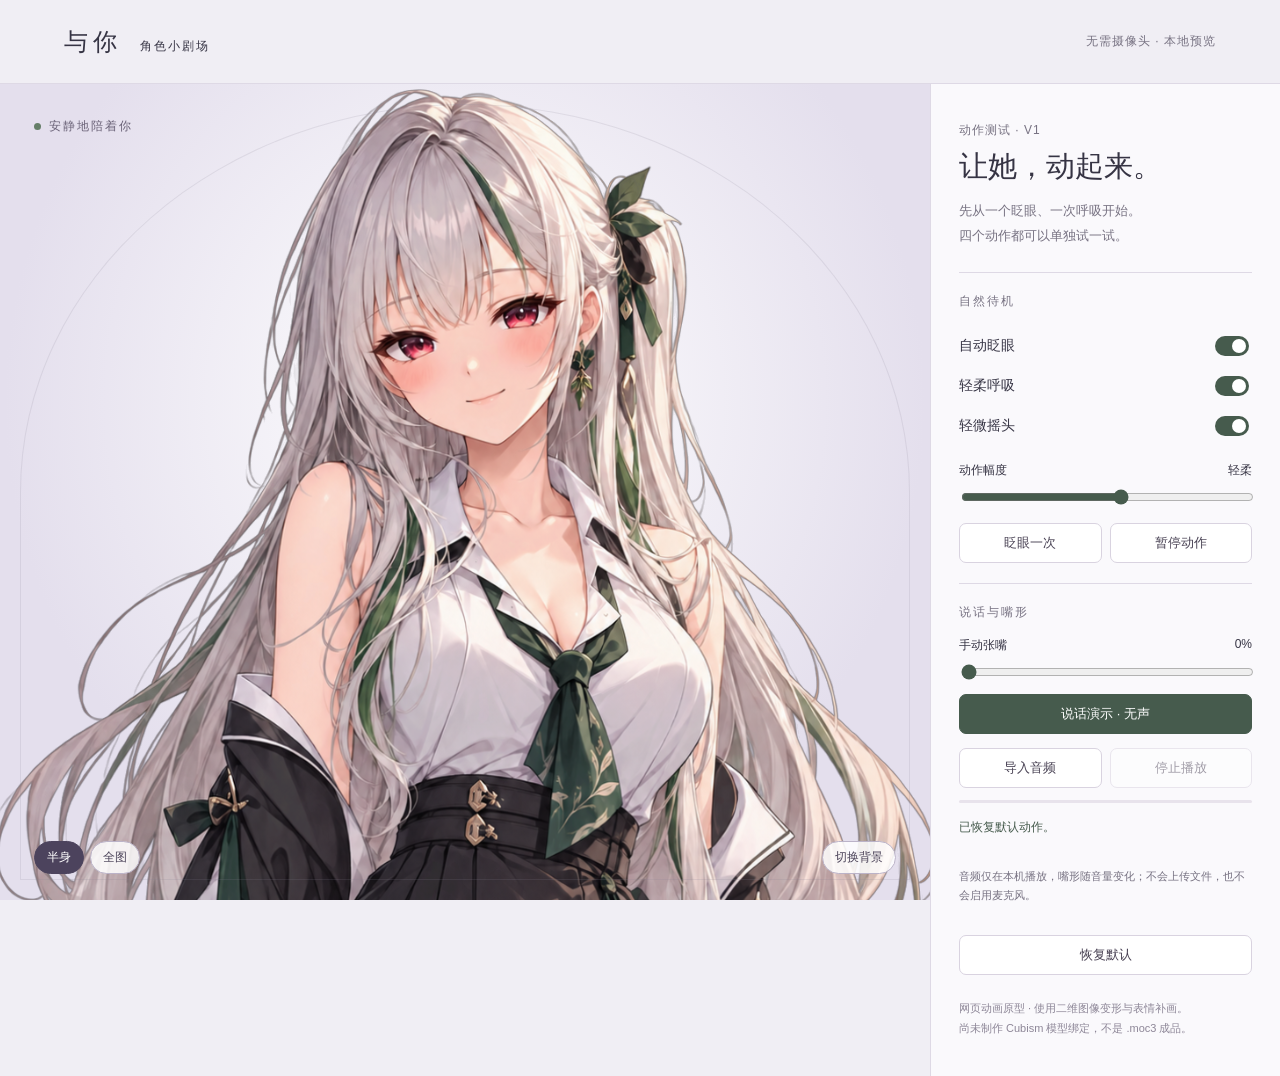
==== index.html @ cd371bfa "Add standalone character motion preview" ====
<!doctype html><html lang="zh-CN"><head><meta charset="utf-8"><meta name="viewport" content="width=device-width,initial-scale=1"><title>与你 · 角色动作预览</title><style>:root{font-family:"Microsoft YaHei UI","Microsoft YaHei",sans-serif;color:#363444;background:#f0eef4;font-synthesis:none;--green:#465b4d;--muted:#777282;--line:#ded9e5}*{box-sizing:border-box}body{margin:0}button,input{font:inherit}button{cursor:pointer}button:focus-visible,input:focus-visible{outline:3px solid #8f80ad;outline-offset:4px}header{height:84px;display:flex;align-items:center;justify-content:space-between;padding:0 5vw;border-bottom:1px solid var(--line)}.brand{font-family:"Noto Serif SC","SimSun",serif;font-size:24px;letter-spacing:5px}.tag{font-size:12px;color:var(--muted);letter-spacing:1px}.layout{max-width:1440px;margin:auto;display:grid;grid-template-columns:minmax(0,1fr) 350px;min-height:calc(100vh - 84px)}.stage{position:relative;overflow:hidden;min-height:700px;background:radial-gradient(ellipse at 50% 39%,#fff 0%,#e4dfed 70%);transition:background .3s}.stage.dark{background:radial-gradient(ellipse at 50% 40%,#616276,#262b38)}.stage.checker{background:conic-gradient(#e3e0e8 25%,#f7f5f9 0 50%,#e3e0e8 0 75%,#f7f5f9 0) 0 0/32px 32px}.stage:after{content:"";pointer-events:none;position:absolute;inset:20px;border:1px solid #8c829529;border-radius:50% 50% 0 0}.canvas-wrap{position:absolute;inset:0;display:flex;justify-content:center;align-items:flex-start;overflow:hidden}canvas{height:calc(100% * 1.56);width:auto;max-width:none;flex:none;transition:height .35s} .stage.full canvas{height:100%}.stage-top{position:absolute;top:34px;left:34px;z-index:2;display:flex;gap:8px;align-items:center;font-size:12px;letter-spacing:2px;color:#696176}.dot{width:7px;height:7px;border-radius:50%;background:#657e68}.dark .stage-top,.dark .stage-footer{color:#e4dfed}.stage-footer{position:absolute;bottom:26px;left:34px;right:34px;display:flex;justify-content:space-between;align-items:center;gap:12px;color:#686273;font-size:12px;z-index:2}.pills{display:flex;gap:6px}.pills button{border:1px solid #bbb3c8;background:#ffffffd9;color:#4b4359;border-radius:18px;padding:7px 12px;font-size:12px}.pills button[aria-pressed=true]{background:#4c435d;color:white;border-color:#4c435d}.panel{padding:38px 28px;background:#faf9fc;border-left:1px solid var(--line)}h1{font-family:"Noto Serif SC","SimSun",serif;font-size:29px;font-weight:500;margin:8px 0 12px}.intro{font-size:13px;line-height:1.9;color:var(--muted);margin:0 0 24px}.section{padding:20px 0;border-top:1px solid var(--line)}.section-title{font-size:12px;color:var(--muted);letter-spacing:2px;margin:0 0 16px}.toggle{display:flex;justify-content:space-between;align-items:center;min-height:40px;font-size:14px}.toggle input{appearance:none;width:34px;height:20px;border-radius:20px;background:#d3cedc;position:relative;cursor:pointer}.toggle input:before{content:"";position:absolute;top:3px;left:3px;width:14px;height:14px;background:white;border-radius:50%;transition:transform .2s}.toggle input:checked{background:var(--green)}.toggle input:checked:before{transform:translateX(14px)}.range-label{display:flex;justify-content:space-between;font-size:12px;margin:16px 0 8px}input[type=range]{width:100%;accent-color:var(--green)}.actions{display:flex;gap:8px;margin-top:14px}.actions button,.wide{border:1px solid #d9d3e0;padding:10px 12px;background:white;border-radius:7px;color:#494254;font-size:13px}.actions button{flex:1}.wide{width:100%;margin-top:10px}.primary{background:var(--green)!important;color:white!important;border-color:var(--green)!important}.hint{font-size:11px;color:var(--muted);line-height:1.7;margin:12px 0 0}#status{font-size:12px;min-height:38px;line-height:1.7;color:var(--green);margin-top:14px}.meter{height:3px;background:#e8e3ec;border-radius:3px;overflow:hidden;margin-top:12px}.meter span{display:block;height:100%;width:0;background:#6b826f}.footnote{font-size:11px;color:#8d8697;line-height:1.8;margin:24px 0 0}button:disabled{opacity:.5;cursor:default}.loading{position:absolute;inset:0;display:grid;place-items:center;color:#62586e;background:#e8e3ee;z-index:3}.loading[hidden]{display:none}@media(min-width:1100px){.stage{height:calc(100vh - 84px);min-height:760px}}@media(max-width:760px){header{height:66px;padding:0 22px}.brand{font-size:20px}.tag{font-size:10px}.layout{display:block}.stage{height:74vh;min-height:480px}.panel{padding:24px;border-left:0}.stage-top{left:24px;top:25px}.stage-footer{left:24px;right:24px;bottom:18px}.panel h1{font-size:26px}.panel .intro{margin-bottom:20px}.footnote{margin-top:12px}}@media(prefers-reduced-motion:reduce){*{transition:none!important}}
</style></head><body>
<header><div class="brand">与你<span style="font:12px 'Microsoft YaHei';letter-spacing:2px;margin-left:18px">角色小剧场</span></div><div class="tag">无需摄像头 · 本地预览</div></header>
<main class="layout"><section class="stage" id="stage" aria-label="角色动画预览"><div class="stage-top"><i class="dot"></i><span id="sceneLabel">安静地陪着你</span></div><div class="canvas-wrap"><canvas id="character" width="1086" height="1448" aria-label="银发角色，支持眨眼、张嘴、呼吸和轻微摇头"></canvas></div><div class="loading" id="loading">正在准备角色…</div><div class="stage-footer"><div class="pills"><button id="bust" aria-pressed="true">半身</button><button id="full" aria-pressed="false">全图</button></div><div class="pills"><button id="background">切换背景</button></div></div></section>
<aside class="panel"><div class="tag">动作测试 · V1</div><h1>让她，动起来。</h1><p class="intro">先从一个眨眼、一次呼吸开始。<br>四个动作都可以单独试一试。</p>
<div class="section"><p class="section-title">自然待机</p><label class="toggle">自动眨眼<input id="blink" type="checkbox" checked></label><label class="toggle">轻柔呼吸<input id="breath" type="checkbox" checked></label><label class="toggle">轻微摇头<input id="sway" type="checkbox" checked></label><div class="range-label"><label for="intensity">动作幅度</label><output id="intensityValue">轻柔</output></div><input id="intensity" type="range" min="0" max="100" value="55"><div class="actions"><button id="blinkOnce">眨眼一次</button><button id="pause">暂停动作</button></div></div>
<div class="section"><p class="section-title">说话与嘴形</p><div class="range-label"><label for="mouth">手动张嘴</label><output id="mouthValue">0%</output></div><input id="mouth" type="range" min="0" max="100" value="0"><button class="wide primary" id="demo">说话演示 · 无声</button><div class="actions"><button id="upload">导入音频</button><button id="stop" disabled>停止播放</button></div><input id="audioFile" type="file" accept="audio/*" hidden><div class="meter"><span id="level"></span></div><div id="status" role="status" aria-live="polite">准备就绪，可以开始测试。</div><p class="hint">音频仅在本机播放，嘴形随音量变化；不会上传文件，也不会启用麦克风。</p></div>
<button class="wide" id="reset">恢复默认</button><p class="footnote">网页动画原型 · 使用二维图像变形与表情补画。<br>尚未制作 Cubism 模型绑定，不是 .moc3 成品。</p></aside></main>
<script>const ASSETS={"original":"[data-uri]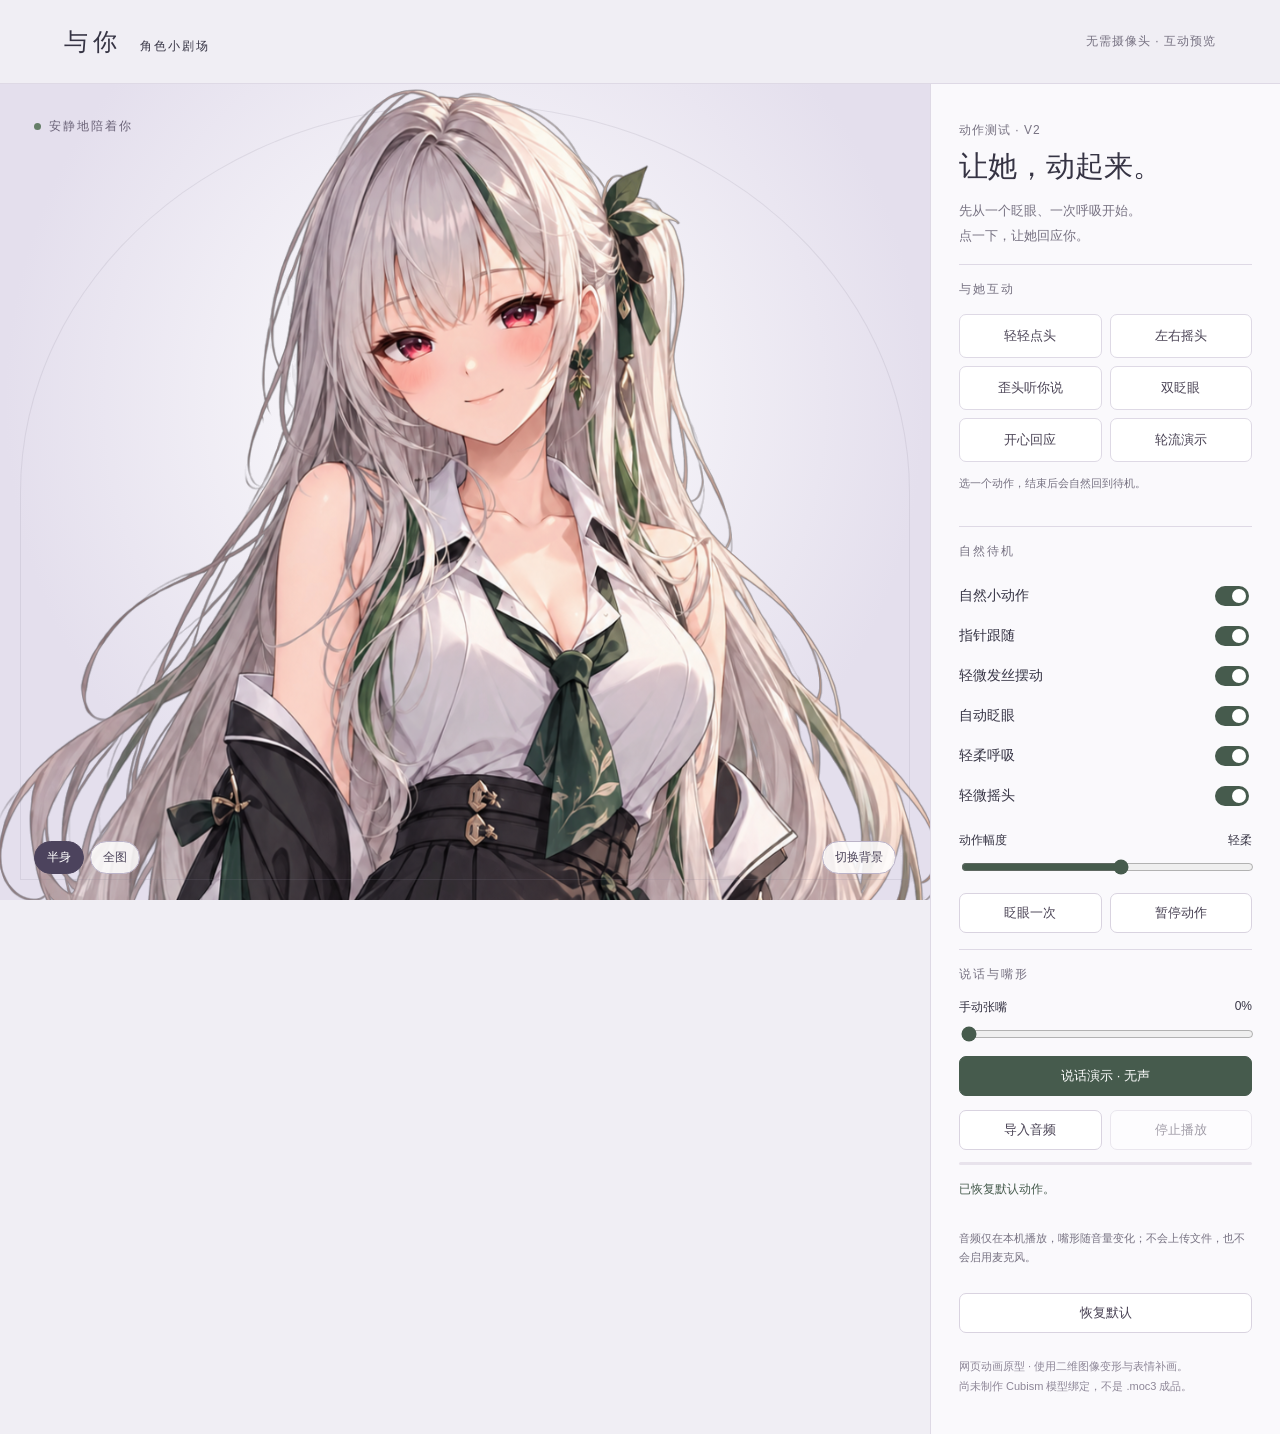
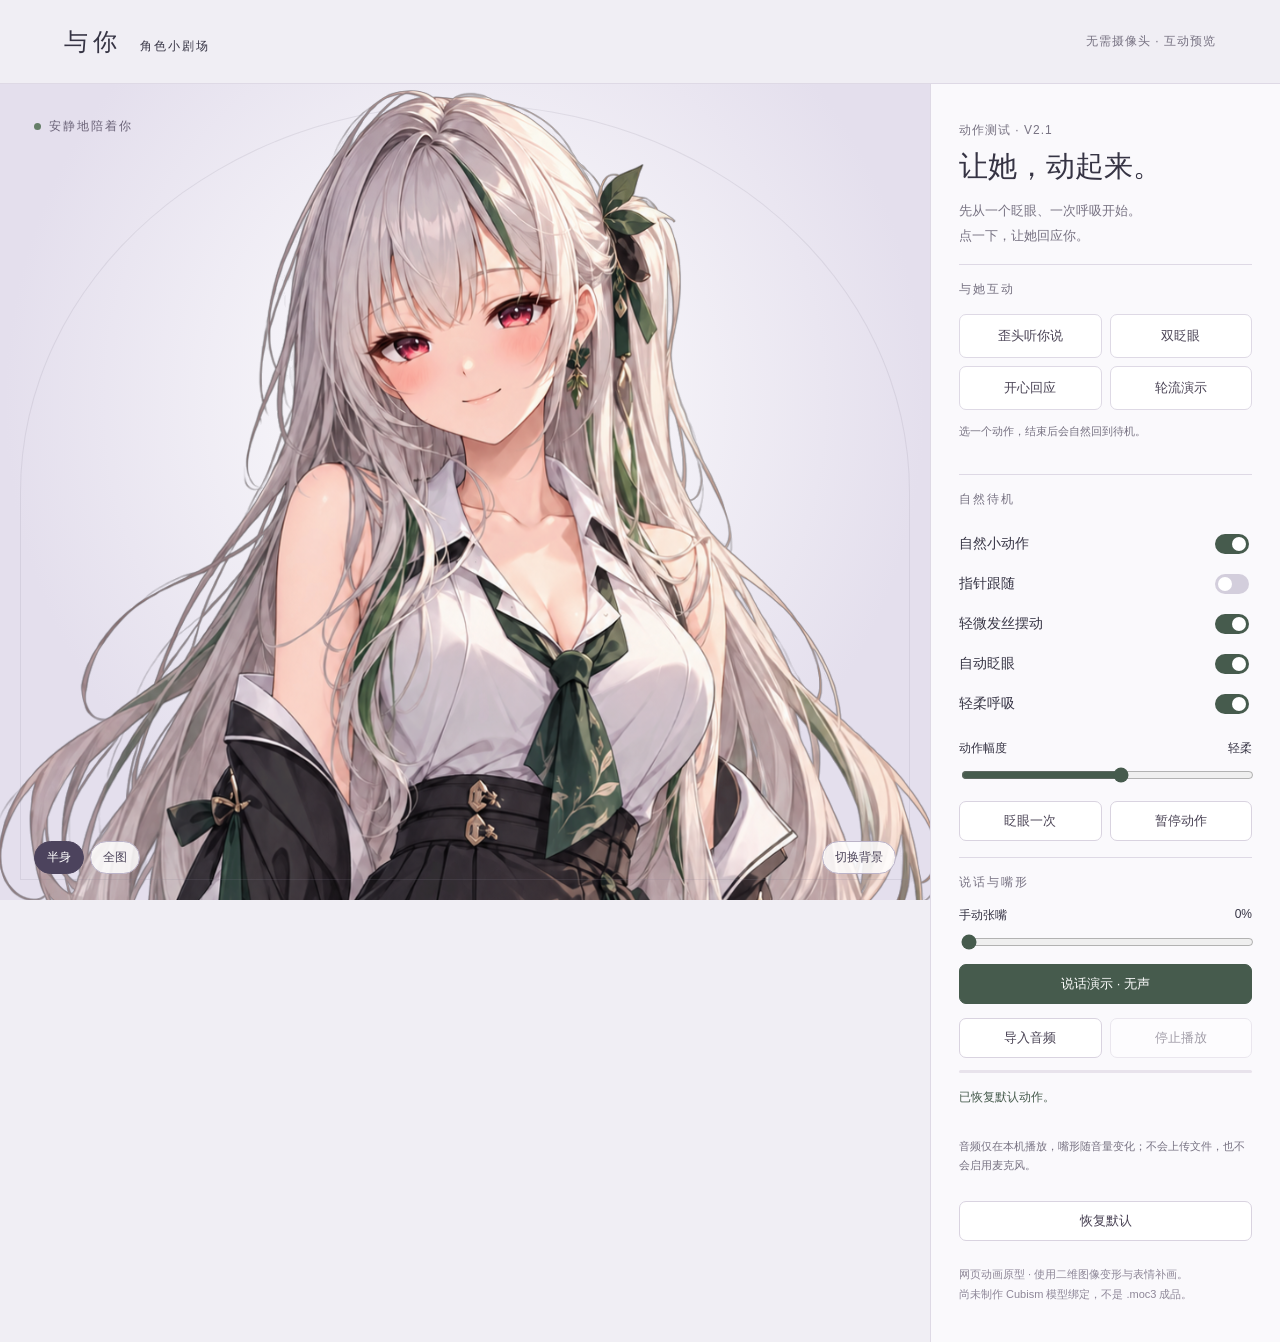
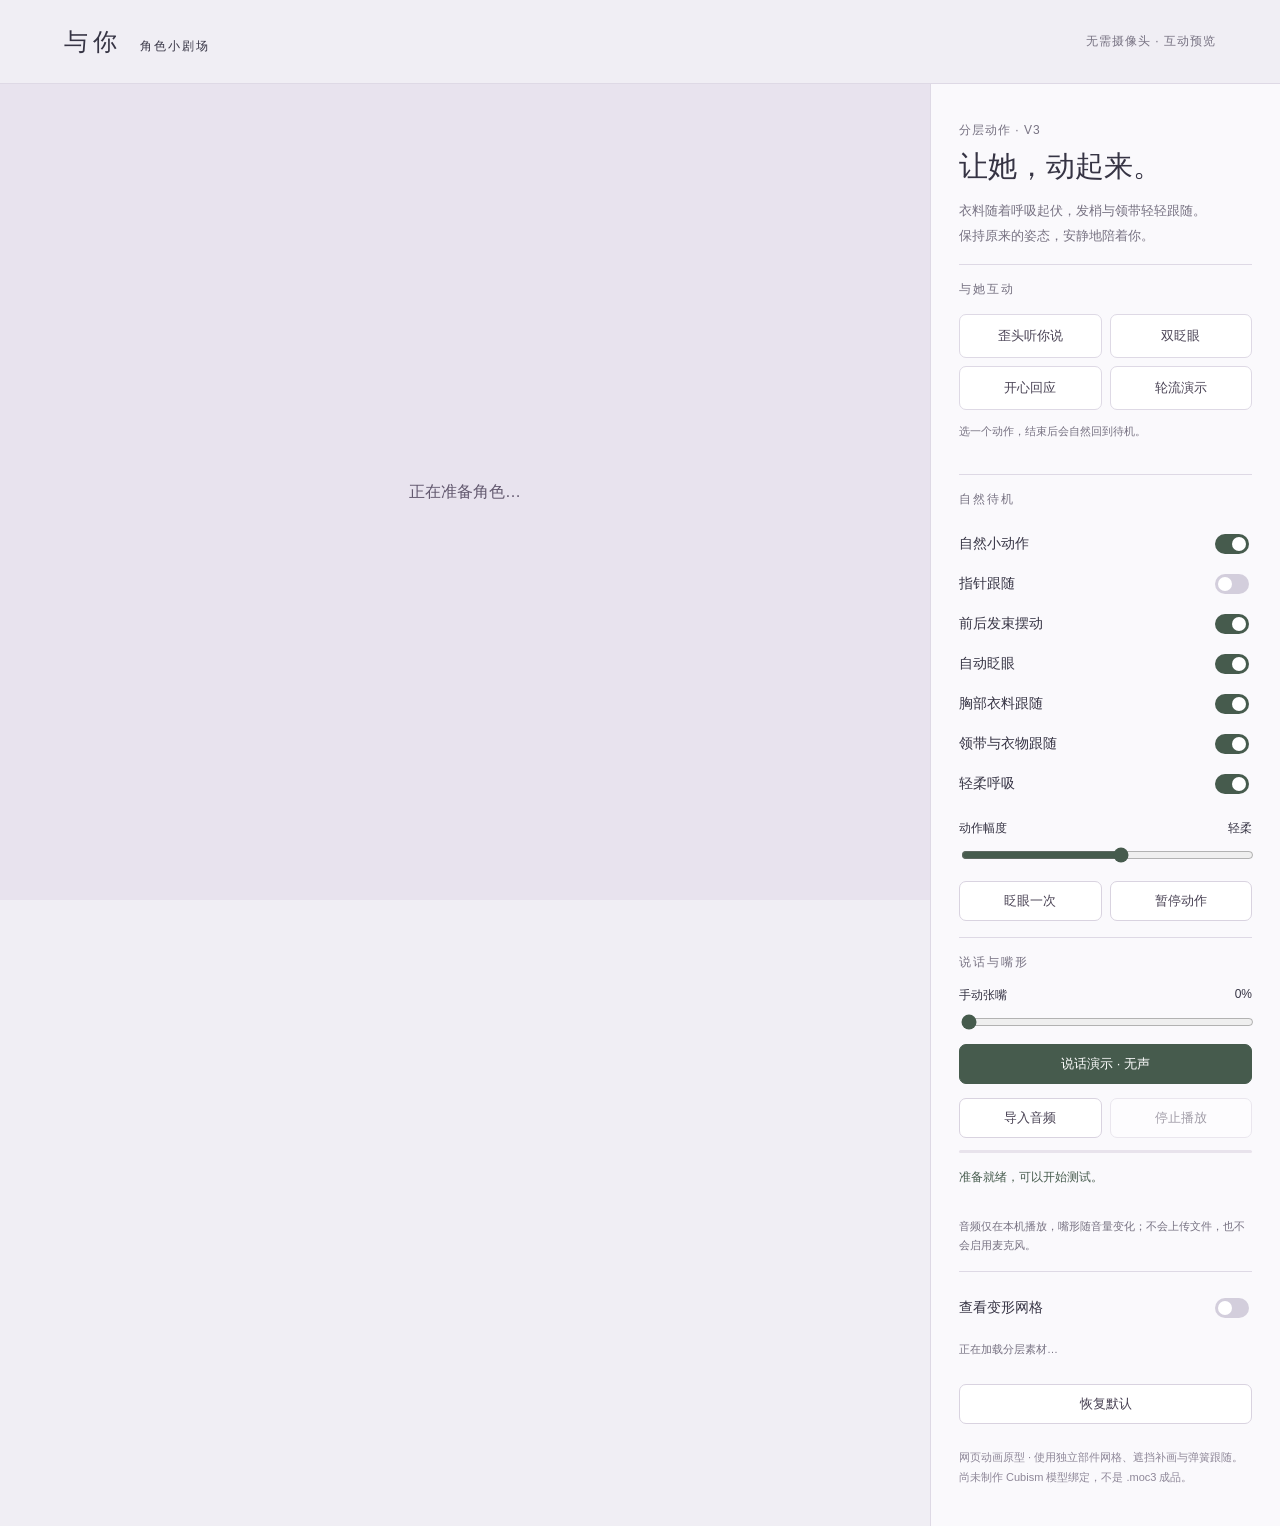
